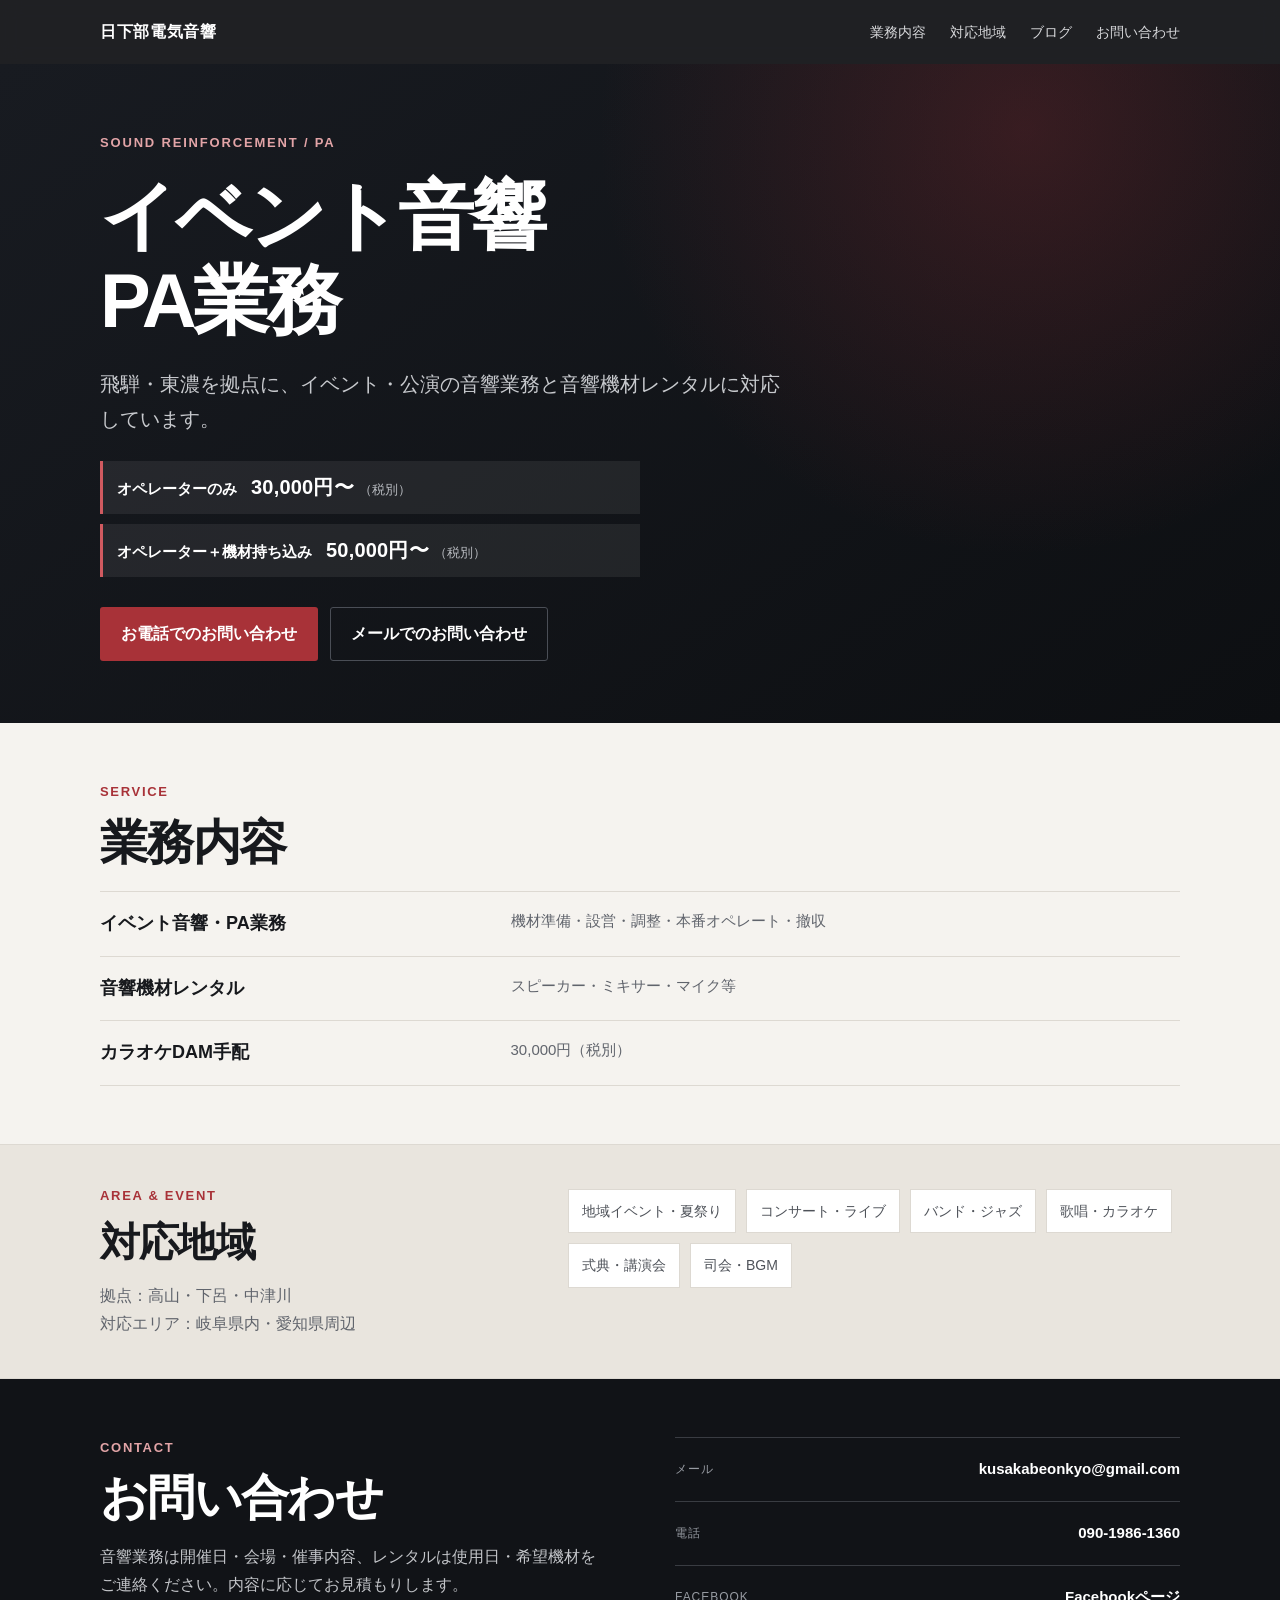
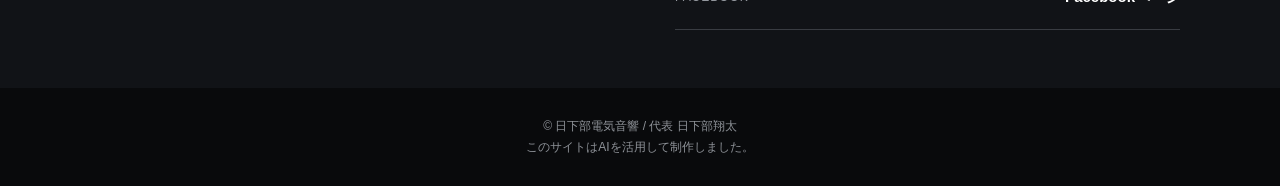
==== index.html @ 55bf0474 "Change price wording from 税抜 to 税別" ====
<!doctype html>
<html lang="ja">
<head>
  <meta charset="utf-8">
  <!-- Revision: concise-services-rental-20260917-r4 -->
  <meta name="viewport" content="width=device-width, initial-scale=1">
  <title>日下部電気音響 | イベント音響・PA・機材レンタル</title>
  <meta name="description" content="飛騨・東濃を拠点に、岐阜県・愛知県周辺のイベント音響、PAオペレート、音響機材レンタルに対応しています。オペレーターのみ30,000円〜、オペレーター＋機材持ち込み50,000円〜（ともに税別）。">
  <meta name="theme-color" content="#111317">
  <link rel="stylesheet" href="assets/site.css">
</head>
<body>
  <header class="header">
    <div class="header-inner">
      <a class="brand" href="#top">日下部電気音響</a>
      <nav class="nav" aria-label="メインナビゲーション">
        <a href="#service">業務内容</a>
        <a href="#area">対応地域</a>
        <a href="blog/">ブログ</a>
        <a href="#contact">お問い合わせ</a>
      </nav>
    </div>
  </header>

  <main id="top">
    <section class="hero">
      <div class="hero-inner">
        <p class="eyebrow">Sound Reinforcement / PA</p>
        <h1>イベント音響<br>PA業務</h1>
        <p class="lead">飛騨・東濃を拠点に、イベント・公演の音響業務と音響機材レンタルに対応しています。</p>
        <div class="starting-prices">
          <p class="starting-price"><span>オペレーターのみ</span><span class="price-amount"><strong>30,000円〜</strong><small>（税別）</small></span></p>
          <p class="starting-price"><span>オペレーター＋機材持ち込み</span><span class="price-amount"><strong>50,000円〜</strong><small>（税別）</small></span></p>
        </div>
        <div class="actions">
          <a class="button button-primary" href="tel:09019861360">お電話でのお問い合わせ</a>
          <a class="button button-secondary" href="mailto:kusakabeonkyo@gmail.com">メールでのお問い合わせ</a>
        </div>
      </div>
    </section>

    <section class="section" id="service">
      <div class="section-label">Service</div>
      <h2>業務内容</h2>
      <dl class="services">
        <div class="service-row">
          <dt>イベント音響・PA業務</dt>
          <dd>機材準備・設営・調整・本番オペレート・撤収</dd>
        </div>
        <div class="service-row">
          <dt>音響機材レンタル</dt>
          <dd>スピーカー・ミキサー・マイク等</dd>
        </div>
        <div class="service-row">
          <dt>カラオケDAM手配</dt>
          <dd>30,000円（税別）</dd>
        </div>
      </dl>
    </section>

    <section class="event-strip" id="area">
      <div class="event-inner">
        <div>
          <div class="section-label">Area & Event</div>
          <h2>対応地域</h2>
          <p class="intro">拠点：高山・下呂・中津川<br>対応エリア：岐阜県内・愛知県周辺</p>
        </div>
        <ul class="event-list" aria-label="対応する催事の例">
          <li>地域イベント・夏祭り</li>
          <li>コンサート・ライブ</li>
          <li>バンド・ジャズ</li>
          <li>歌唱・カラオケ</li>
          <li>式典・講演会</li>
          <li>司会・BGM</li>
        </ul>
      </div>
    </section>

    <section class="contact" id="contact">
      <div class="contact-inner">
        <div>
          <div class="section-label">Contact</div>
          <h2>お問い合わせ</h2>
          <p class="contact-copy">音響業務は開催日・会場・催事内容、レンタルは使用日・希望機材をご連絡ください。内容に応じてお見積もりします。</p>
        </div>
        <div class="contact-links">
          <a class="contact-link" href="mailto:kusakabeonkyo@gmail.com">
            <span>メール</span><strong>kusakabeonkyo@gmail.com</strong>
          </a>
          <a class="contact-link" href="tel:09019861360">
            <span>電話</span><strong>090-1986-1360</strong>
          </a>
          <a class="contact-link" href="https://www.facebook.com/share/19F5vzTT1p/?mibextid=wwXIfr" target="_blank" rel="noopener">
            <span>Facebook</span><strong>Facebookページ</strong>
          </a>
        </div>
      </div>
    </section>
  </main>

  <footer>© 日下部電気音響 / 代表 日下部翔太<br>このサイトはAIを活用して制作しました。</footer>
</body>
</html>
---- assets/site.css ----
:root {
  --ink: #17191d;
  --muted: #60646c;
  --paper: #f5f3ef;
  --white: #fff;
  --line: #ddd9d2;
  --accent: #a83238;
  --accent-dark: #85272c;
  --dark: #111317;
}
* { box-sizing: border-box; }
html { scroll-behavior: smooth; }
body {
  margin: 0;
  color: var(--ink);
  background: var(--paper);
  font-family: -apple-system, BlinkMacSystemFont, "Hiragino Kaku Gothic ProN", "Yu Gothic", YuGothic, Meiryo, sans-serif;
  line-height: 1.75;
}
a { color: inherit; text-decoration: none; }
.header {
  position: sticky;
  top: 0;
  z-index: 10;
  color: #fff;
  background: rgba(17, 19, 23, .94);
  backdrop-filter: blur(10px);
}
.header-inner {
  width: min(1080px, calc(100% - 40px));
  min-height: 64px;
  margin: auto;
  display: flex;
  align-items: center;
  justify-content: space-between;
  gap: 20px;
}
.brand { font-weight: 750; letter-spacing: .04em; }
.nav { display: flex; gap: 24px; color: #d8d9db; font-size: 14px; }
.nav a:hover { color: #fff; }
.hero {
  color: #fff;
  background:
    radial-gradient(circle at 80% 10%, rgba(168, 50, 56, .25), transparent 36%),
    linear-gradient(145deg, #181b21, #0d0f12);
}
.hero-inner {
  width: min(1080px, calc(100% - 40px));
  min-height: 470px;
  margin: auto;
  padding: 68px 0 62px;
  display: flex;
  flex-direction: column;
  justify-content: center;
  align-items: flex-start;
}
.eyebrow {
  margin: 0 0 18px;
  color: #e2a4a7;
  font-size: 13px;
  font-weight: 750;
  letter-spacing: .14em;
  text-transform: uppercase;
}
h1 {
  max-width: 820px;
  margin: 0;
  font-size: clamp(40px, 7vw, 76px);
  line-height: 1.12;
  letter-spacing: -.045em;
}
.lead {
  max-width: 680px;
  margin: 24px 0 24px;
  color: #c7c9cd;
  font-size: clamp(16px, 2vw, 20px);
}
.starting-prices {
  width: min(100%, 540px);
  margin: 0 0 30px;
  display: grid;
  gap: 10px;
}
.starting-price {
  margin: 0;
  display: flex;
  flex-wrap: wrap;
  align-items: baseline;
  column-gap: 14px;
  padding: 9px 14px;
  color: #fff;
  border-left: 3px solid #d05a60;
  background: rgba(255, 255, 255, .07);
  font-size: 15px;
  font-weight: 750;
}
.price-amount { white-space: nowrap; }
.starting-price strong { font-size: 20px; letter-spacing: .01em; }
.starting-price small { margin-left: 5px; color: #b9bcc1; font-weight: 500; }
.actions { display: flex; flex-wrap: wrap; gap: 12px; }
.button {
  min-height: 50px;
  padding: 12px 20px;
  display: inline-flex;
  align-items: center;
  justify-content: center;
  border: 1px solid transparent;
  border-radius: 3px;
  font-weight: 750;
}
.button-primary { background: var(--accent); color: #fff; }
.button-primary:hover { background: var(--accent-dark); }
.button-secondary { border-color: #4a4e56; color: #fff; }
.button-secondary:hover { background: #fff; color: var(--dark); }
.section {
  width: min(1080px, calc(100% - 40px));
  margin: auto;
  padding: 58px 0;
}
.section-label {
  margin-bottom: 10px;
  color: var(--accent);
  font-size: 13px;
  font-weight: 800;
  letter-spacing: .13em;
  text-transform: uppercase;
}
h2 {
  margin: 0 0 16px;
  font-size: clamp(30px, 4.5vw, 48px);
  line-height: 1.2;
  letter-spacing: -.035em;
}
.intro { max-width: 720px; margin: 0; color: var(--muted); }
.services {
  margin: 20px 0 0;
  border-top: 1px solid var(--line);
}
.service-row {
  display: grid;
  grid-template-columns: minmax(220px, .8fr) minmax(0, 1.4fr);
  gap: 4px 28px;
  padding: 16px 0;
  border-bottom: 1px solid var(--line);
}
.service-row dt { font-size: 18px; font-weight: 700; }
.service-row dd { margin: 0; color: var(--muted); font-size: 15px; }
.event-strip {
  background: #e9e5de;
  border-top: 1px solid var(--line);
  border-bottom: 1px solid var(--line);
}
.event-inner {
  width: min(1080px, calc(100% - 40px));
  margin: auto;
  padding: 40px 0;
  display: grid;
  grid-template-columns: .8fr 1.2fr;
  gap: 60px;
  align-items: start;
}
.event-inner h2 { font-size: clamp(28px, 4vw, 40px); }
.event-list {
  margin: 4px 0 0;
  padding: 0;
  display: flex;
  flex-wrap: wrap;
  gap: 10px;
  list-style: none;
}
.event-list li {
  padding: 9px 13px;
  background: var(--white);
  border: 1px solid var(--line);
  color: #4e5259;
  font-size: 14px;
}
.contact { color: #fff; background: var(--dark); }
.contact-inner {
  width: min(1080px, calc(100% - 40px));
  margin: auto;
  padding: 58px 0;
  display: grid;
  grid-template-columns: 1fr 1fr;
  gap: 70px;
}
.contact .section-label { color: #e2a4a7; }
.contact-copy { margin: 0; color: #c3c5c9; }
.contact-links { border-top: 1px solid #393c42; }
.contact-link {
  min-height: 64px;
  padding: 14px 0;
  display: flex;
  align-items: center;
  justify-content: space-between;
  gap: 20px;
  border-bottom: 1px solid #393c42;
}
.contact-link span { color: #979ba2; font-size: 12px; letter-spacing: .08em; text-transform: uppercase; }
.contact-link strong { text-align: right; font-size: 15px; overflow-wrap: anywhere; }
.contact-link:hover strong { color: #e2a4a7; }
footer {
  padding: 28px 20px;
  color: #8e9298;
  background: #090a0c;
  font-size: 12px;
  text-align: center;
}
@media (max-width: 760px) {
  .header-inner { width: min(100% - 32px, 1080px); min-height: 58px; padding: 10px 0; flex-wrap: wrap; gap: 4px; }
  .nav { width: 100%; gap: 4px 18px; flex-wrap: wrap; font-size: 13px; }
  .nav a { padding: 4px 0; }
  .hero-inner { width: min(100% - 32px, 1080px); min-height: 450px; padding: 58px 0 52px; }
  .section { width: min(100% - 32px, 1080px); padding: 48px 0; }
  .service-row { grid-template-columns: 1fr; padding: 14px 0; }
  .event-inner { width: min(100% - 32px, 1080px); padding: 38px 0; grid-template-columns: 1fr; gap: 18px; }
  .contact-inner { width: min(100% - 32px, 1080px); padding: 48px 0; grid-template-columns: 1fr; gap: 32px; }
  .contact-link { align-items: flex-start; flex-direction: column; gap: 2px; }
  .contact-link strong { text-align: left; }
}

.nav a[aria-current="page"] { color: #fff; text-decoration: underline; text-underline-offset: 6px; }
a:focus-visible { outline: 2px solid #d05a60; outline-offset: 5px; }
.blog-hero .hero-inner { min-height: 280px; padding: 52px 0; }
.blog-hero .lead { margin-bottom: 0; }
.blog-section { min-height: 280px; }
.blog-empty { margin-top: 24px; padding: 28px; background: var(--white); border: 1px solid var(--line); border-left: 3px solid var(--accent); }
.blog-empty h3 { margin: 0 0 8px; font-size: 18px; }
.blog-empty p { margin: 0; color: var(--muted); font-size: 15px; }
@media (max-width: 760px) {
  .blog-hero .hero-inner { min-height: 240px; padding: 40px 0; }
  .blog-empty { padding: 22px 18px; }
}
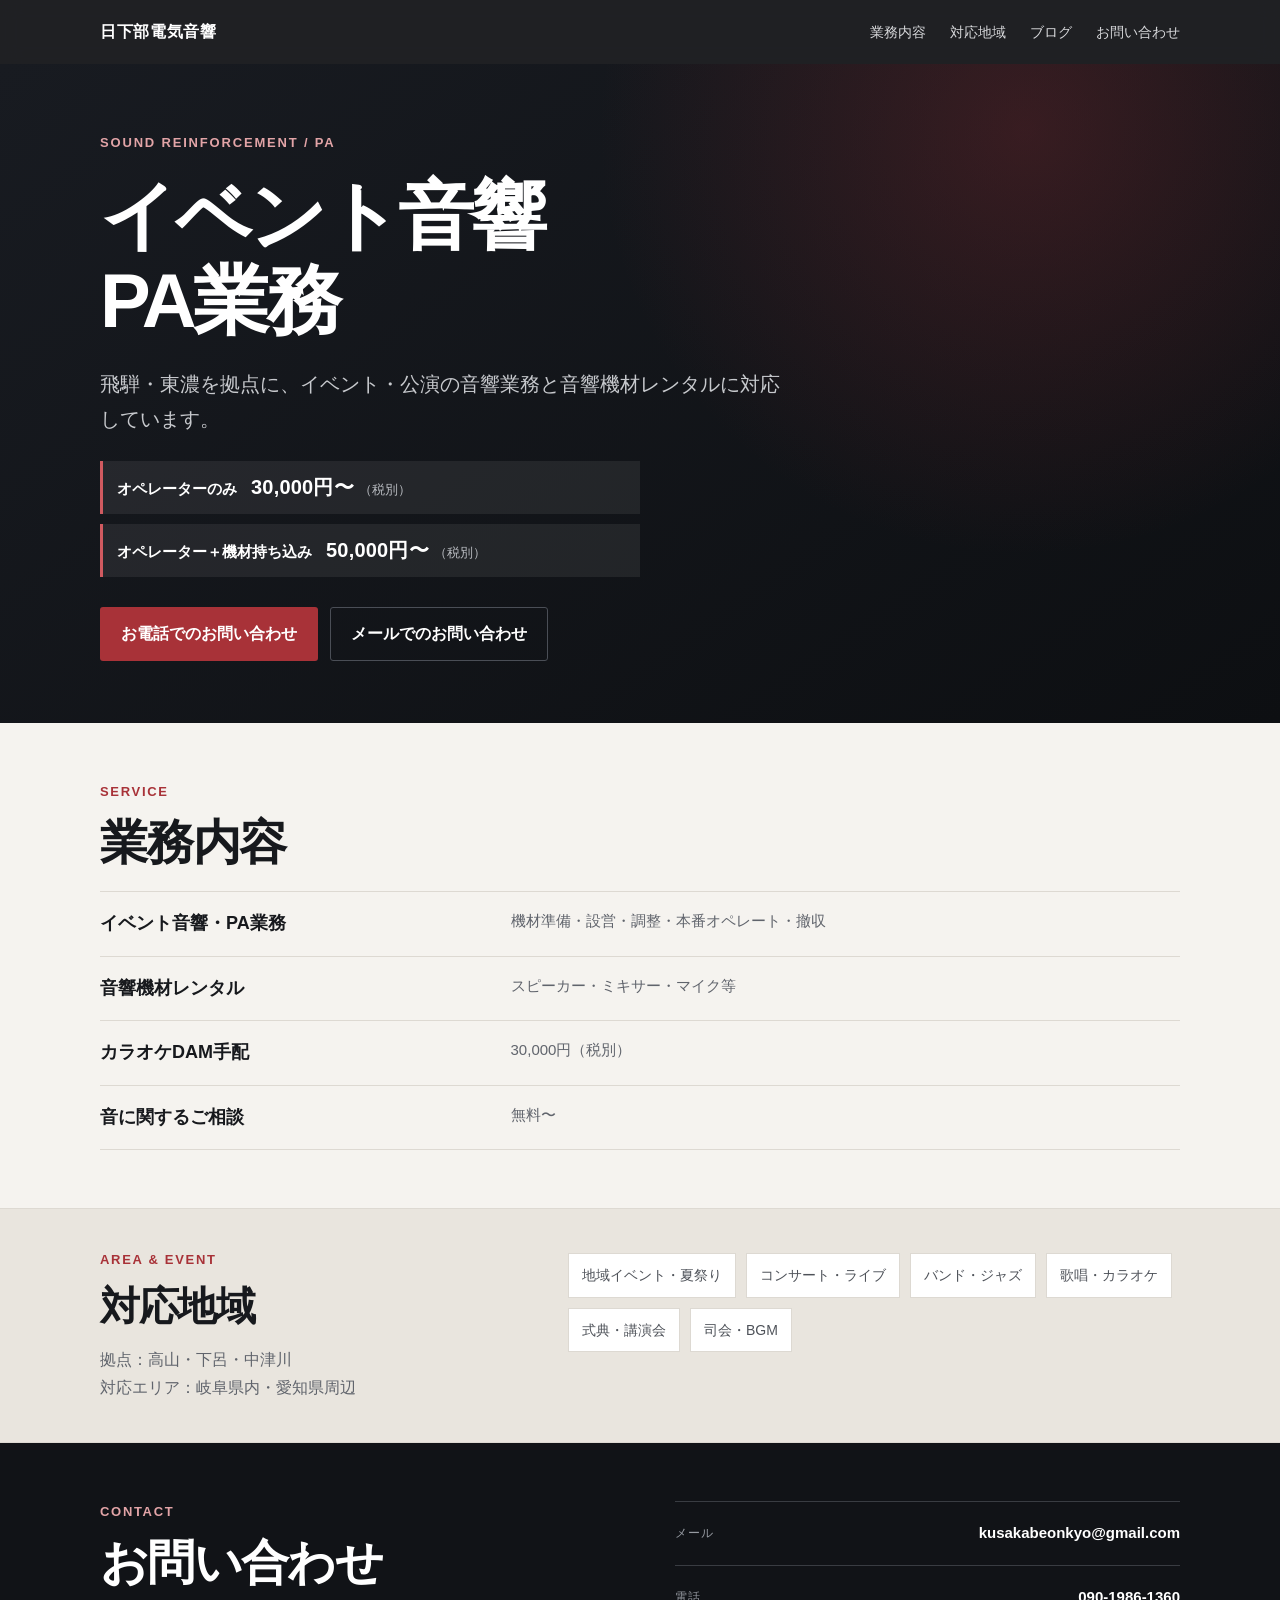
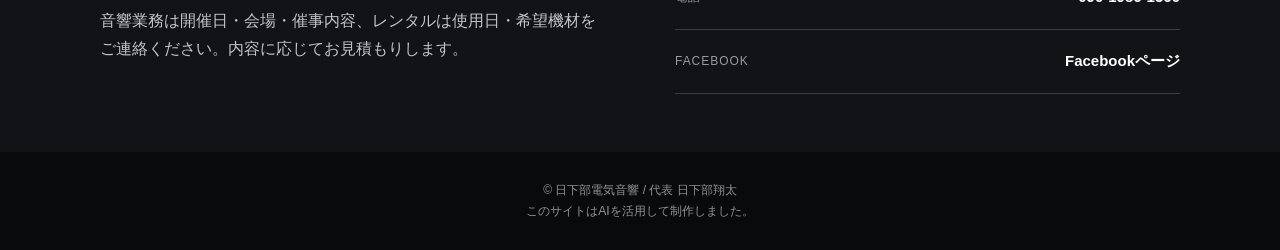
==== commit 7b715f88: "Add sound consultation service with free starting price" ====
--- a/index.html
+++ b/index.html
@@ -55,6 +55,10 @@
           <dt>カラオケDAM手配</dt>
           <dd>30,000円（税別）</dd>
         </div>
+        <div class="service-row">
+          <dt>音に関するご相談</dt>
+          <dd>無料〜</dd>
+        </div>
       </dl>
     </section>
 
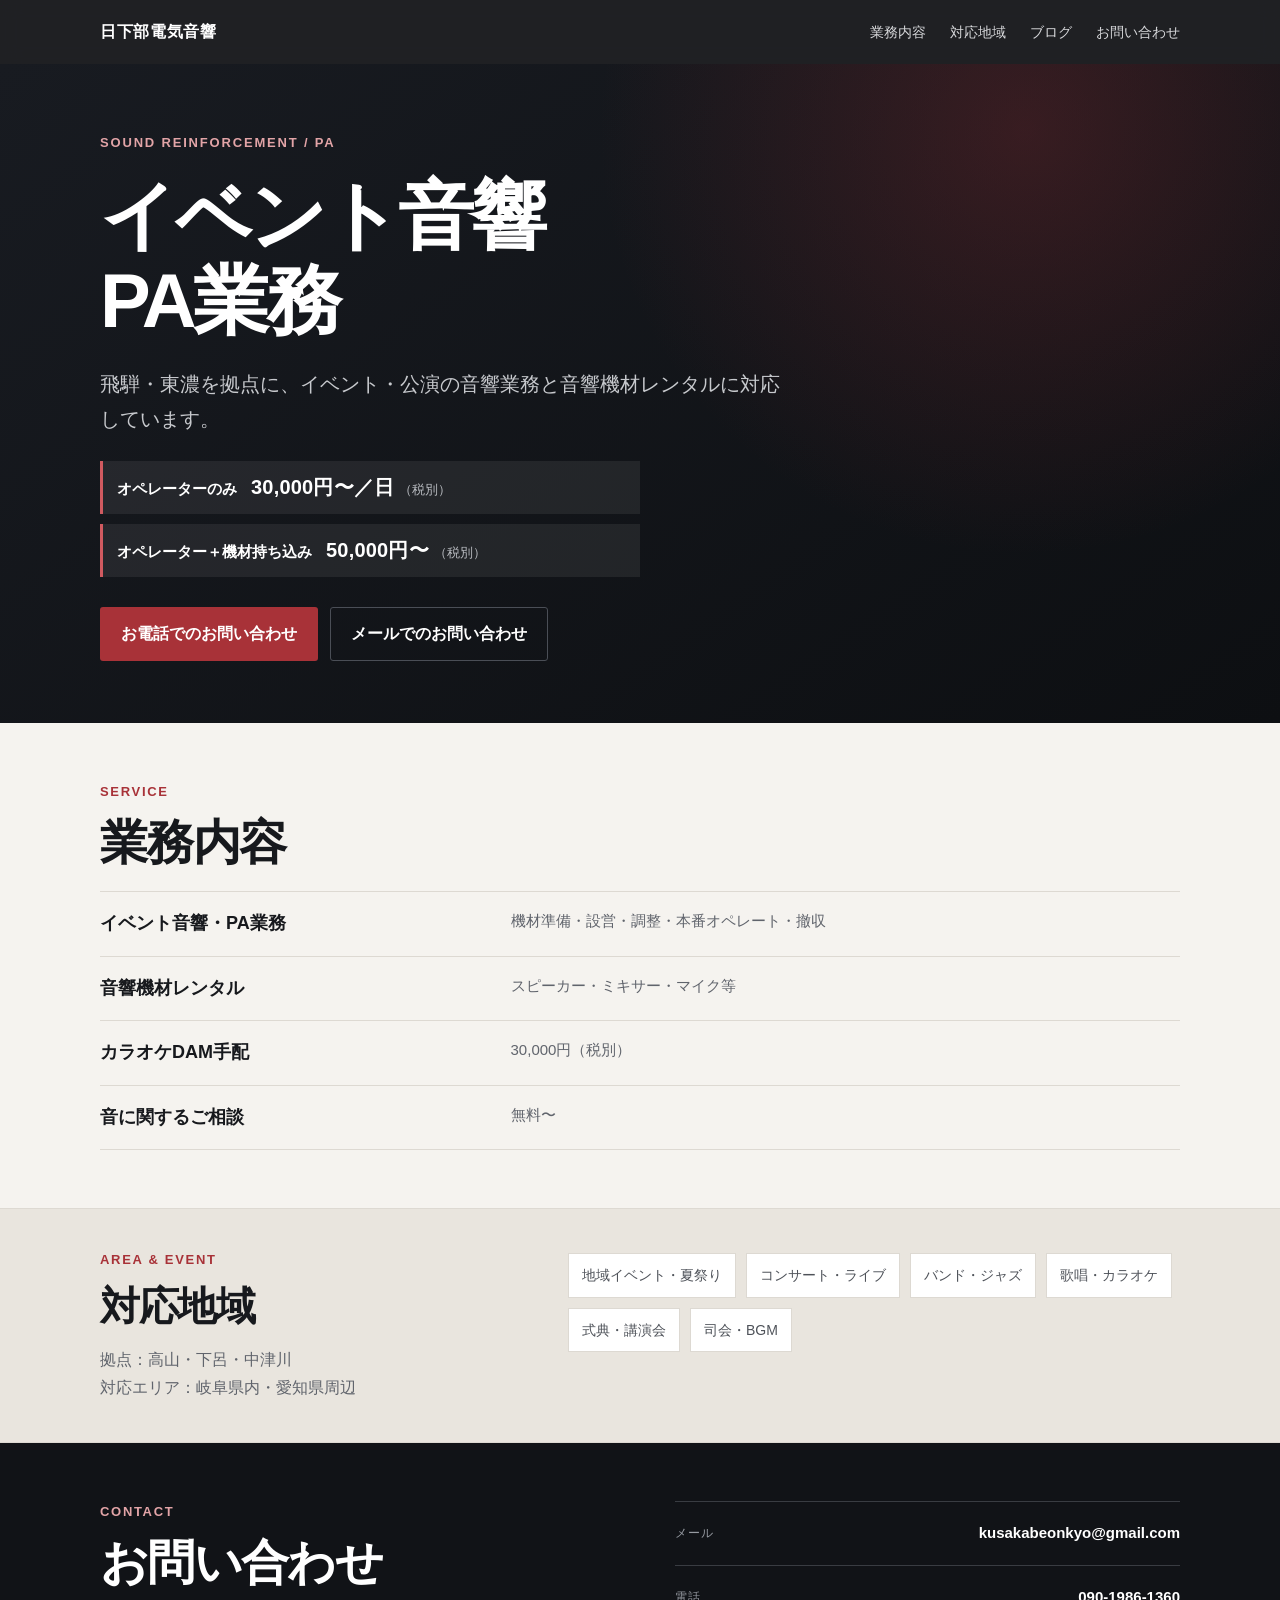
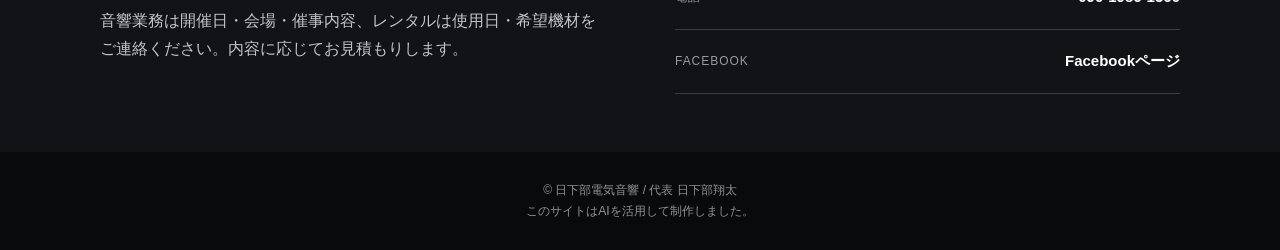
==== commit 973ae0f8: "オペレーター料金に日単位の表記を追加" ====
--- a/index.html
+++ b/index.html
@@ -5,7 +5,7 @@
   <!-- Revision: concise-services-rental-20260917-r4 -->
   <meta name="viewport" content="width=device-width, initial-scale=1">
   <title>日下部電気音響 | イベント音響・PA・機材レンタル</title>
-  <meta name="description" content="飛騨・東濃を拠点に、岐阜県・愛知県周辺のイベント音響、PAオペレート、音響機材レンタルに対応しています。オペレーターのみ30,000円〜、オペレーター＋機材持ち込み50,000円〜（ともに税別）。">
+  <meta name="description" content="飛騨・東濃を拠点に、岐阜県・愛知県周辺のイベント音響、PAオペレート、音響機材レンタルに対応しています。オペレーターのみ30,000円〜／日、オペレーター＋機材持ち込み50,000円〜（ともに税別）。">
   <meta name="theme-color" content="#111317">
   <link rel="stylesheet" href="assets/site.css">
 </head>
@@ -29,7 +29,7 @@
         <h1>イベント音響<br>PA業務</h1>
         <p class="lead">飛騨・東濃を拠点に、イベント・公演の音響業務と音響機材レンタルに対応しています。</p>
         <div class="starting-prices">
-          <p class="starting-price"><span>オペレーターのみ</span><span class="price-amount"><strong>30,000円〜</strong><small>（税別）</small></span></p>
+          <p class="starting-price"><span>オペレーターのみ</span><span class="price-amount"><strong>30,000円〜／日</strong><small>（税別）</small></span></p>
           <p class="starting-price"><span>オペレーター＋機材持ち込み</span><span class="price-amount"><strong>50,000円〜</strong><small>（税別）</small></span></p>
         </div>
         <div class="actions">
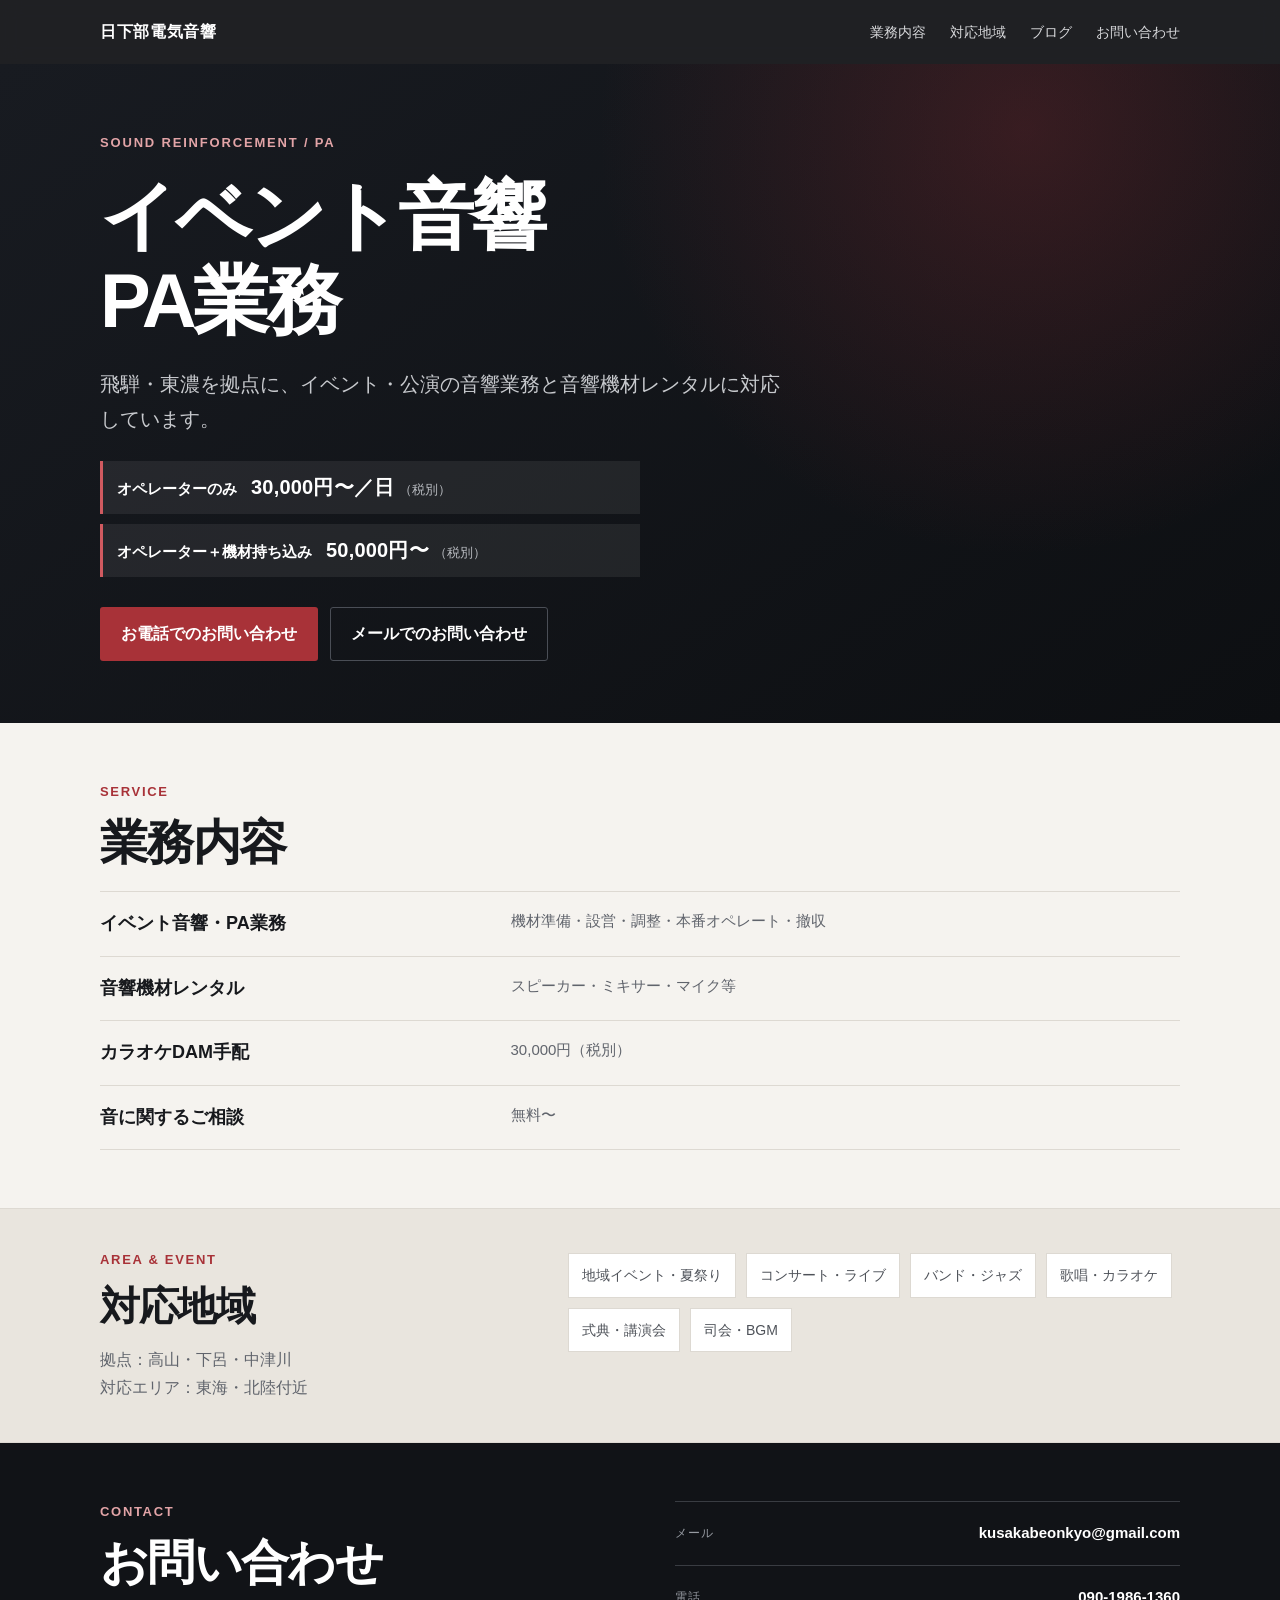
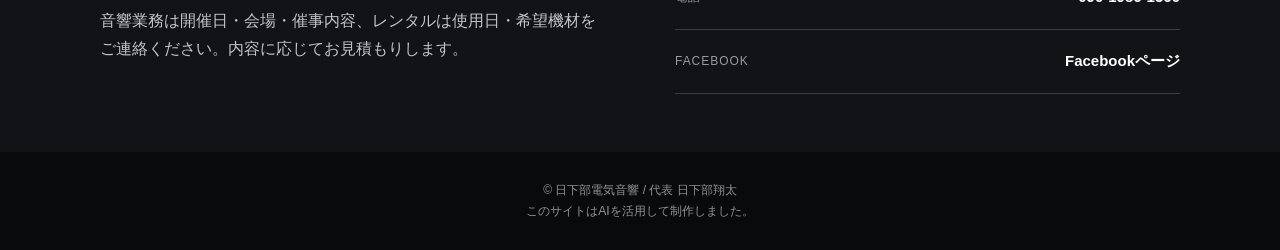
==== commit 82c79180: "対応エリアを東海・北陸付近に変更" ====
--- a/index.html
+++ b/index.html
@@ -5,7 +5,7 @@
   <!-- Revision: concise-services-rental-20260917-r4 -->
   <meta name="viewport" content="width=device-width, initial-scale=1">
   <title>日下部電気音響 | イベント音響・PA・機材レンタル</title>
-  <meta name="description" content="飛騨・東濃を拠点に、岐阜県・愛知県周辺のイベント音響、PAオペレート、音響機材レンタルに対応しています。オペレーターのみ30,000円〜／日、オペレーター＋機材持ち込み50,000円〜（ともに税別）。">
+  <meta name="description" content="飛騨・東濃を拠点に、東海・北陸付近のイベント音響、PAオペレート、音響機材レンタルに対応しています。オペレーターのみ30,000円〜／日、オペレーター＋機材持ち込み50,000円〜（ともに税別）。">
   <meta name="theme-color" content="#111317">
   <link rel="stylesheet" href="assets/site.css">
 </head>
@@ -67,7 +67,7 @@
         <div>
           <div class="section-label">Area & Event</div>
           <h2>対応地域</h2>
-          <p class="intro">拠点：高山・下呂・中津川<br>対応エリア：岐阜県内・愛知県周辺</p>
+          <p class="intro">拠点：高山・下呂・中津川<br>対応エリア：東海・北陸付近</p>
         </div>
         <ul class="event-list" aria-label="対応する催事の例">
           <li>地域イベント・夏祭り</li>
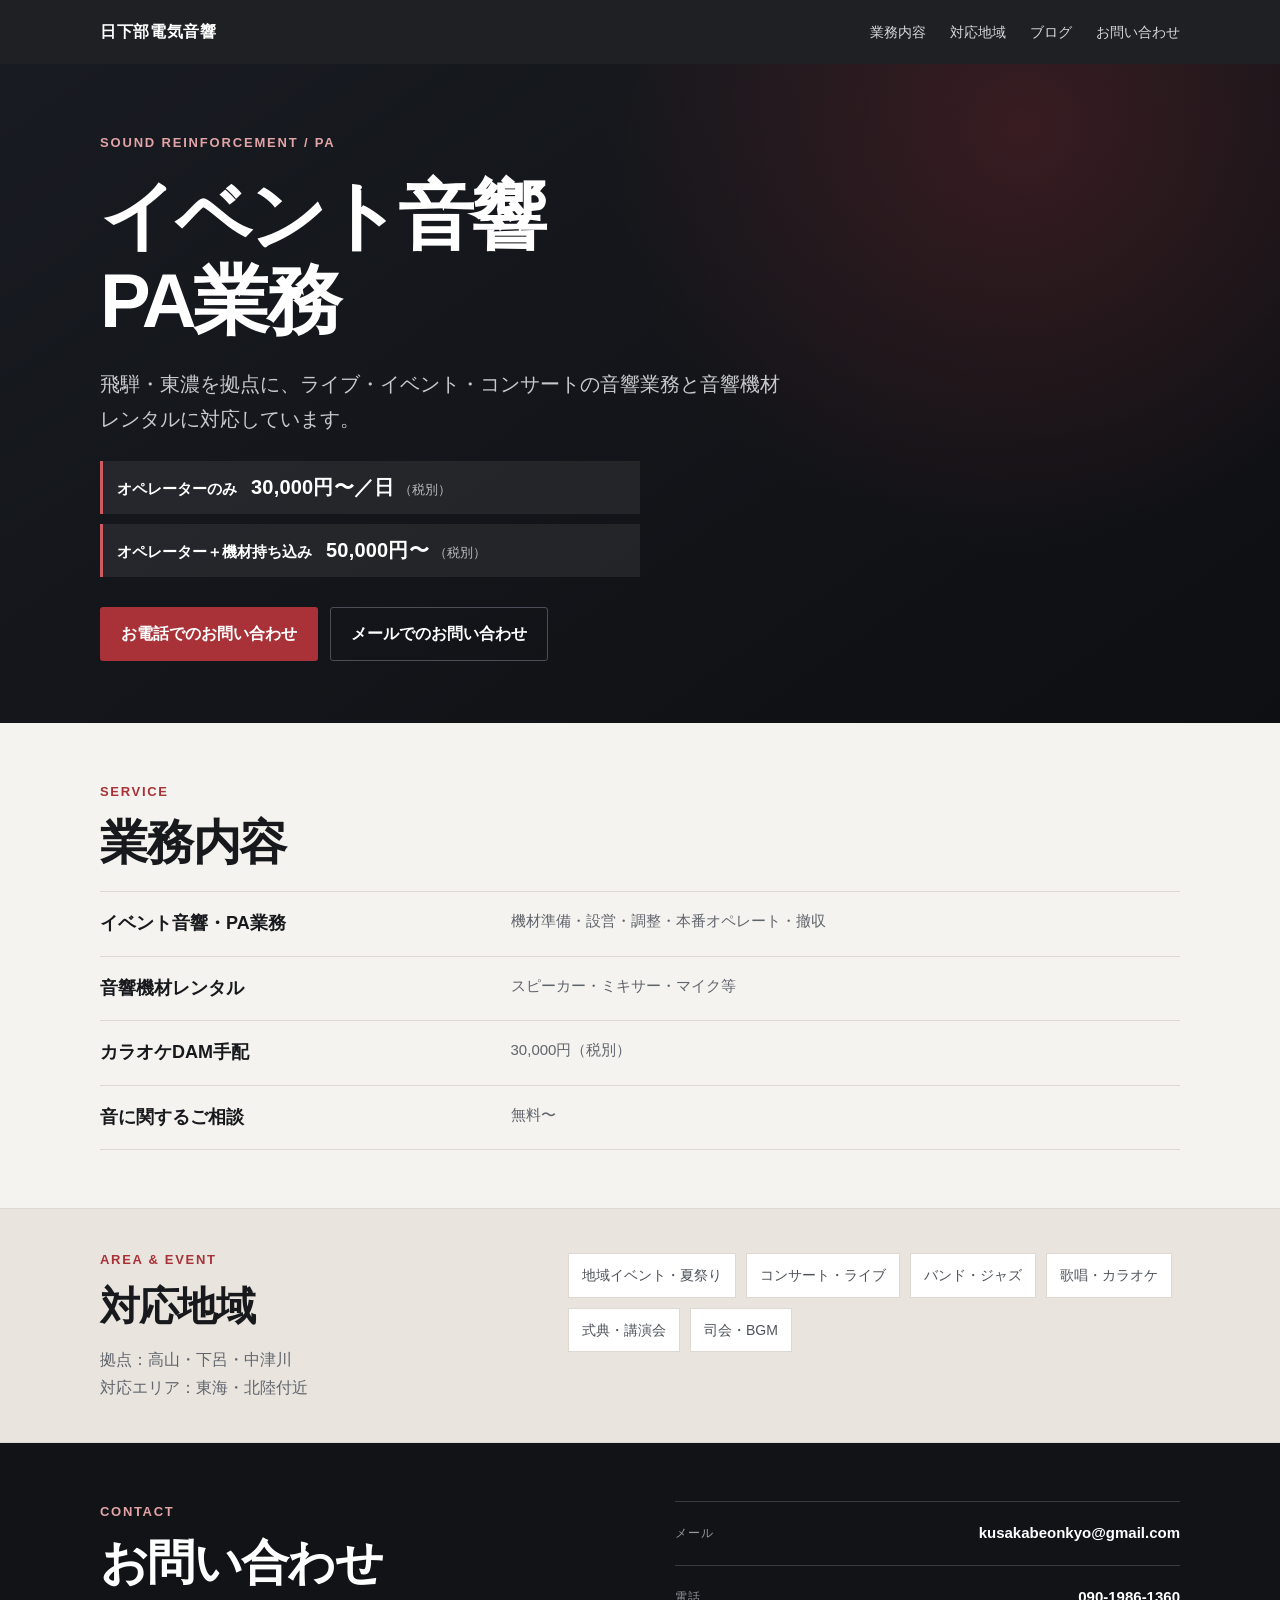
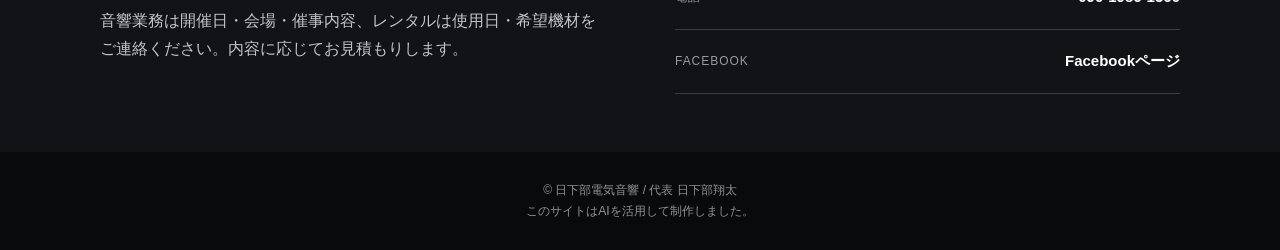
==== commit 84b9d94e: "トップ紹介文の催事を具体的な表現に変更" ====
--- a/index.html
+++ b/index.html
@@ -27,7 +27,7 @@
       <div class="hero-inner">
         <p class="eyebrow">Sound Reinforcement / PA</p>
         <h1>イベント音響<br>PA業務</h1>
-        <p class="lead">飛騨・東濃を拠点に、イベント・公演の音響業務と音響機材レンタルに対応しています。</p>
+        <p class="lead">飛騨・東濃を拠点に、ライブ・イベント・コンサートの音響業務と音響機材レンタルに対応しています。</p>
         <div class="starting-prices">
           <p class="starting-price"><span>オペレーターのみ</span><span class="price-amount"><strong>30,000円〜／日</strong><small>（税別）</small></span></p>
           <p class="starting-price"><span>オペレーター＋機材持ち込み</span><span class="price-amount"><strong>50,000円〜</strong><small>（税別）</small></span></p>
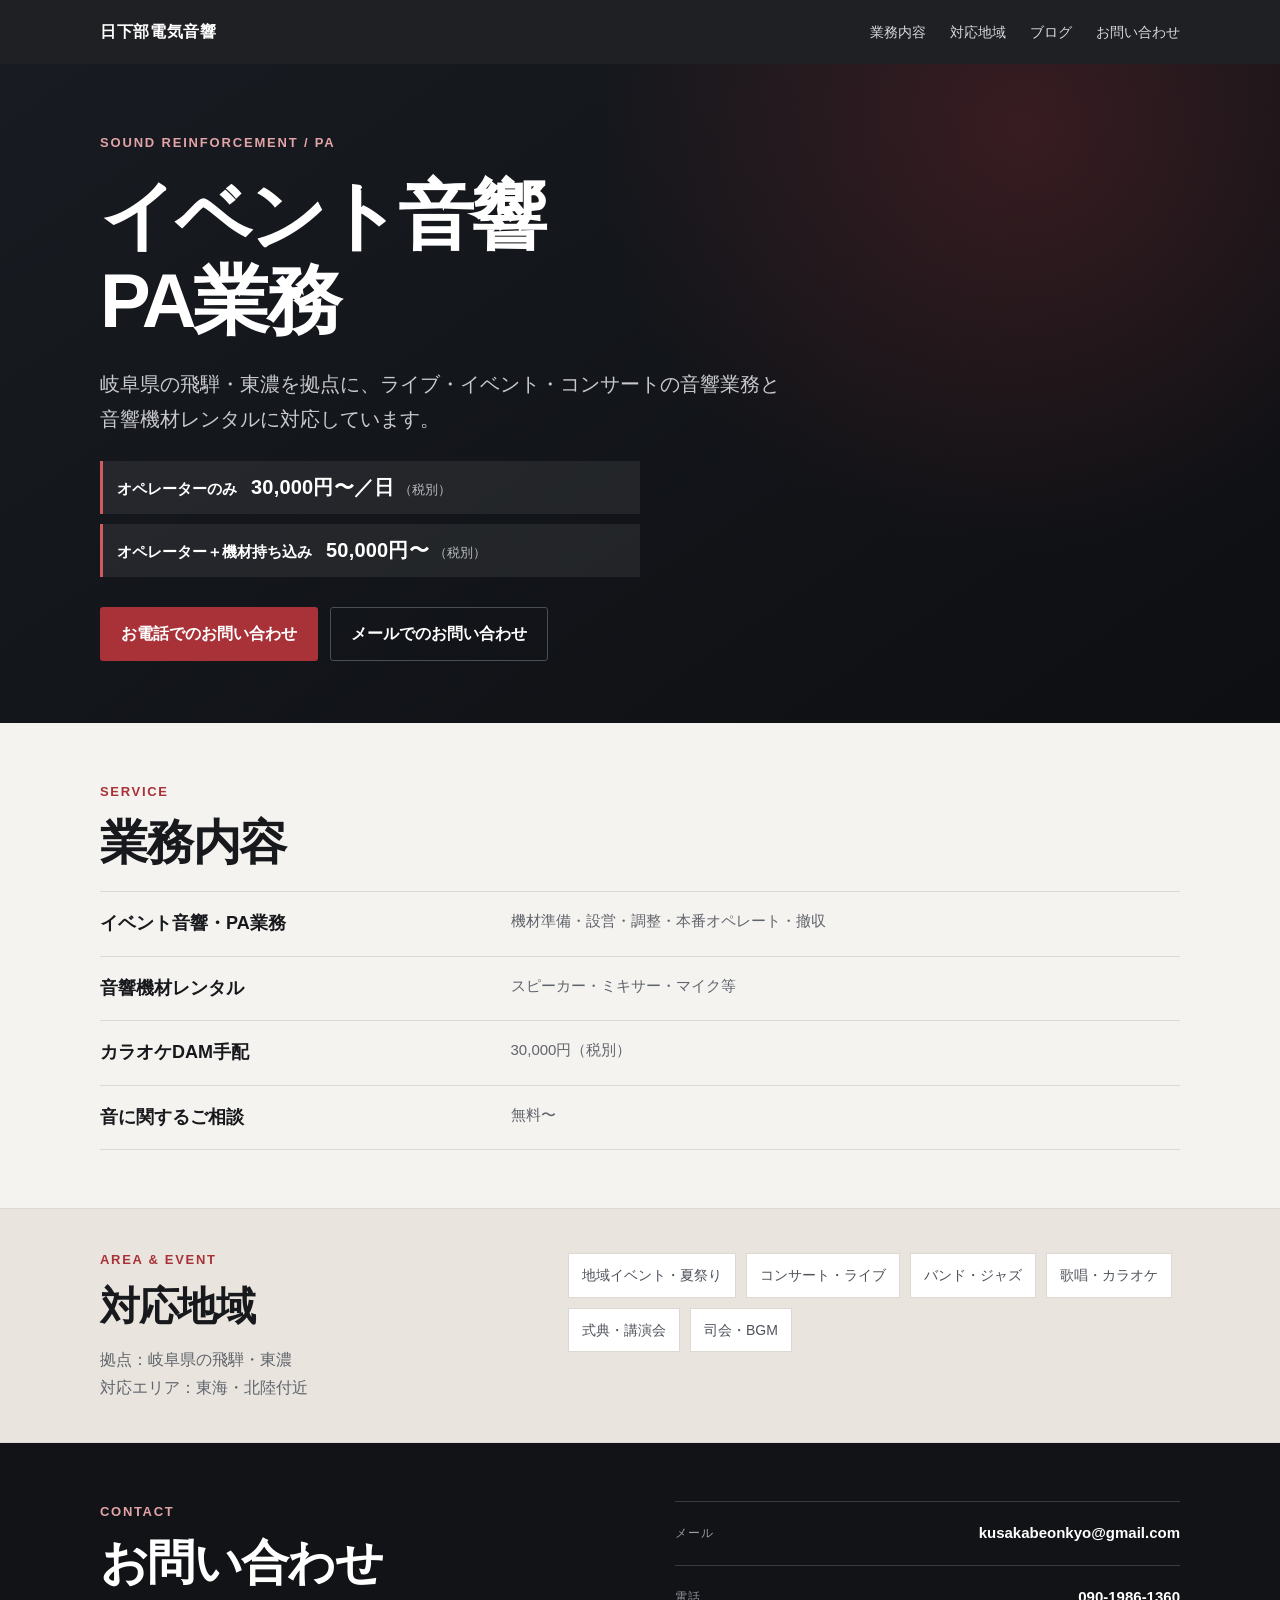
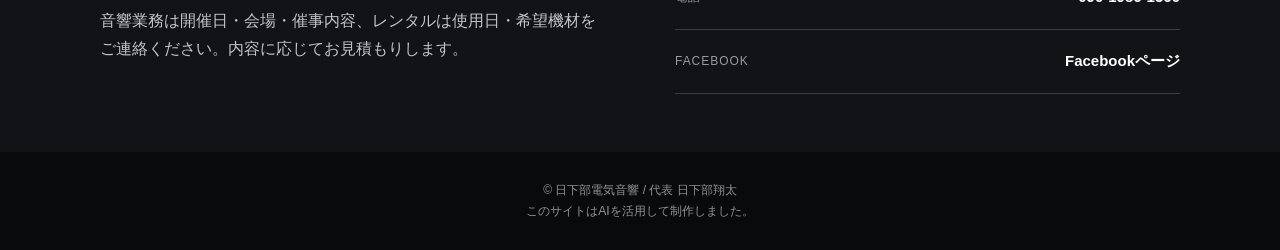
==== commit 1bf443fb: "拠点を岐阜県の飛騨・東濃に統一" ====
--- a/index.html
+++ b/index.html
@@ -5,7 +5,7 @@
   <!-- Revision: concise-services-rental-20260917-r4 -->
   <meta name="viewport" content="width=device-width, initial-scale=1">
   <title>日下部電気音響 | イベント音響・PA・機材レンタル</title>
-  <meta name="description" content="飛騨・東濃を拠点に、東海・北陸付近のイベント音響、PAオペレート、音響機材レンタルに対応しています。オペレーターのみ30,000円〜／日、オペレーター＋機材持ち込み50,000円〜（ともに税別）。">
+  <meta name="description" content="岐阜県の飛騨・東濃を拠点に、東海・北陸付近のイベント音響、PAオペレート、音響機材レンタルに対応しています。オペレーターのみ30,000円〜／日、オペレーター＋機材持ち込み50,000円〜（ともに税別）。">
   <meta name="theme-color" content="#111317">
   <link rel="stylesheet" href="assets/site.css">
 </head>
@@ -27,7 +27,7 @@
       <div class="hero-inner">
         <p class="eyebrow">Sound Reinforcement / PA</p>
         <h1>イベント音響<br>PA業務</h1>
-        <p class="lead">飛騨・東濃を拠点に、ライブ・イベント・コンサートの音響業務と音響機材レンタルに対応しています。</p>
+        <p class="lead">岐阜県の飛騨・東濃を拠点に、ライブ・イベント・コンサートの音響業務と音響機材レンタルに対応しています。</p>
         <div class="starting-prices">
           <p class="starting-price"><span>オペレーターのみ</span><span class="price-amount"><strong>30,000円〜／日</strong><small>（税別）</small></span></p>
           <p class="starting-price"><span>オペレーター＋機材持ち込み</span><span class="price-amount"><strong>50,000円〜</strong><small>（税別）</small></span></p>
@@ -67,7 +67,7 @@
         <div>
           <div class="section-label">Area & Event</div>
           <h2>対応地域</h2>
-          <p class="intro">拠点：高山・下呂・中津川<br>対応エリア：東海・北陸付近</p>
+          <p class="intro">拠点：岐阜県の飛騨・東濃<br>対応エリア：東海・北陸付近</p>
         </div>
         <ul class="event-list" aria-label="対応する催事の例">
           <li>地域イベント・夏祭り</li>
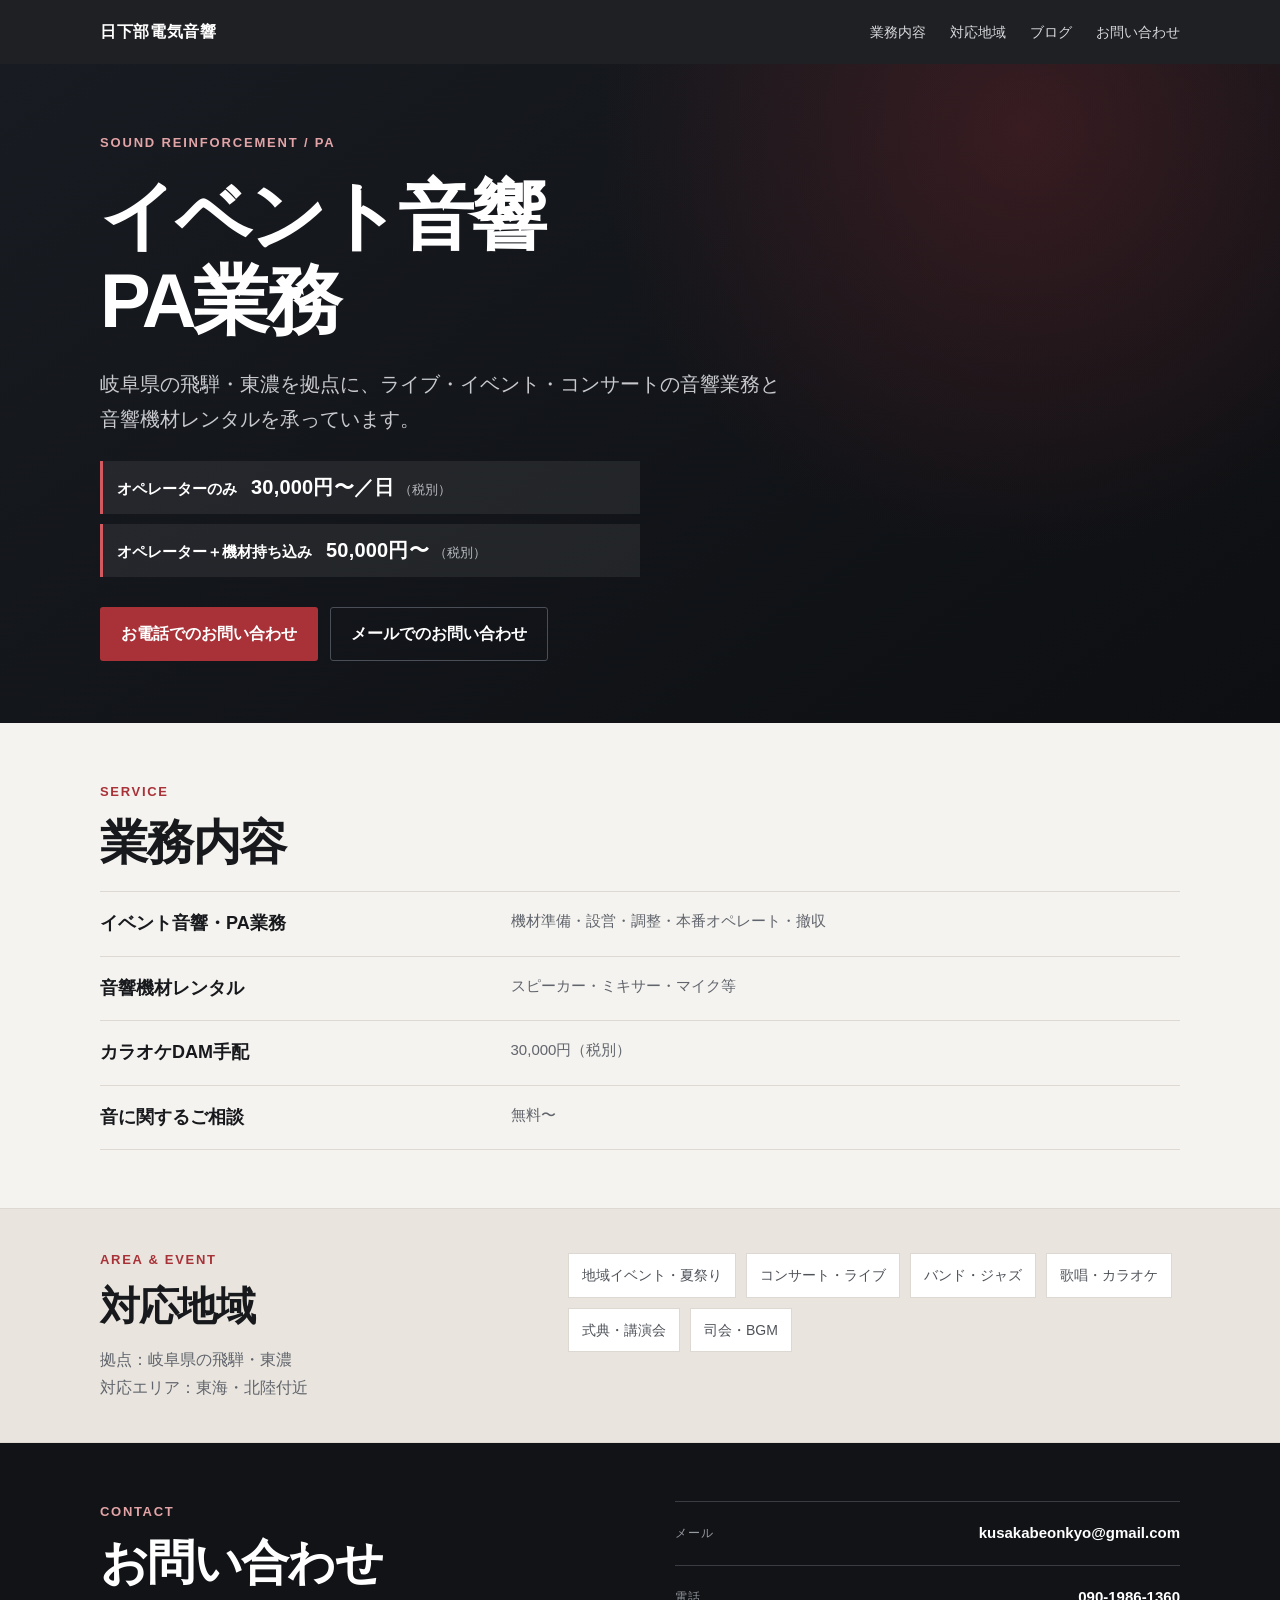
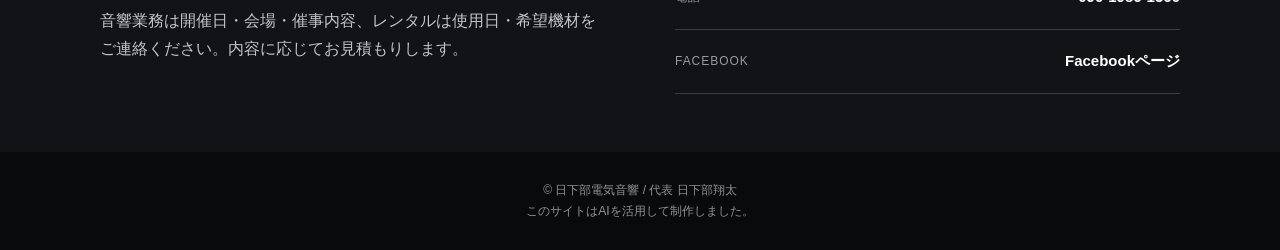
==== commit 83ecc8a6: "トップ紹介文を承っていますに変更" ====
--- a/index.html
+++ b/index.html
@@ -27,7 +27,7 @@
       <div class="hero-inner">
         <p class="eyebrow">Sound Reinforcement / PA</p>
         <h1>イベント音響<br>PA業務</h1>
-        <p class="lead">岐阜県の飛騨・東濃を拠点に、ライブ・イベント・コンサートの音響業務と音響機材レンタルに対応しています。</p>
+        <p class="lead">岐阜県の飛騨・東濃を拠点に、ライブ・イベント・コンサートの音響業務と音響機材レンタルを承っています。</p>
         <div class="starting-prices">
           <p class="starting-price"><span>オペレーターのみ</span><span class="price-amount"><strong>30,000円〜／日</strong><small>（税別）</small></span></p>
           <p class="starting-price"><span>オペレーター＋機材持ち込み</span><span class="price-amount"><strong>50,000円〜</strong><small>（税別）</small></span></p>
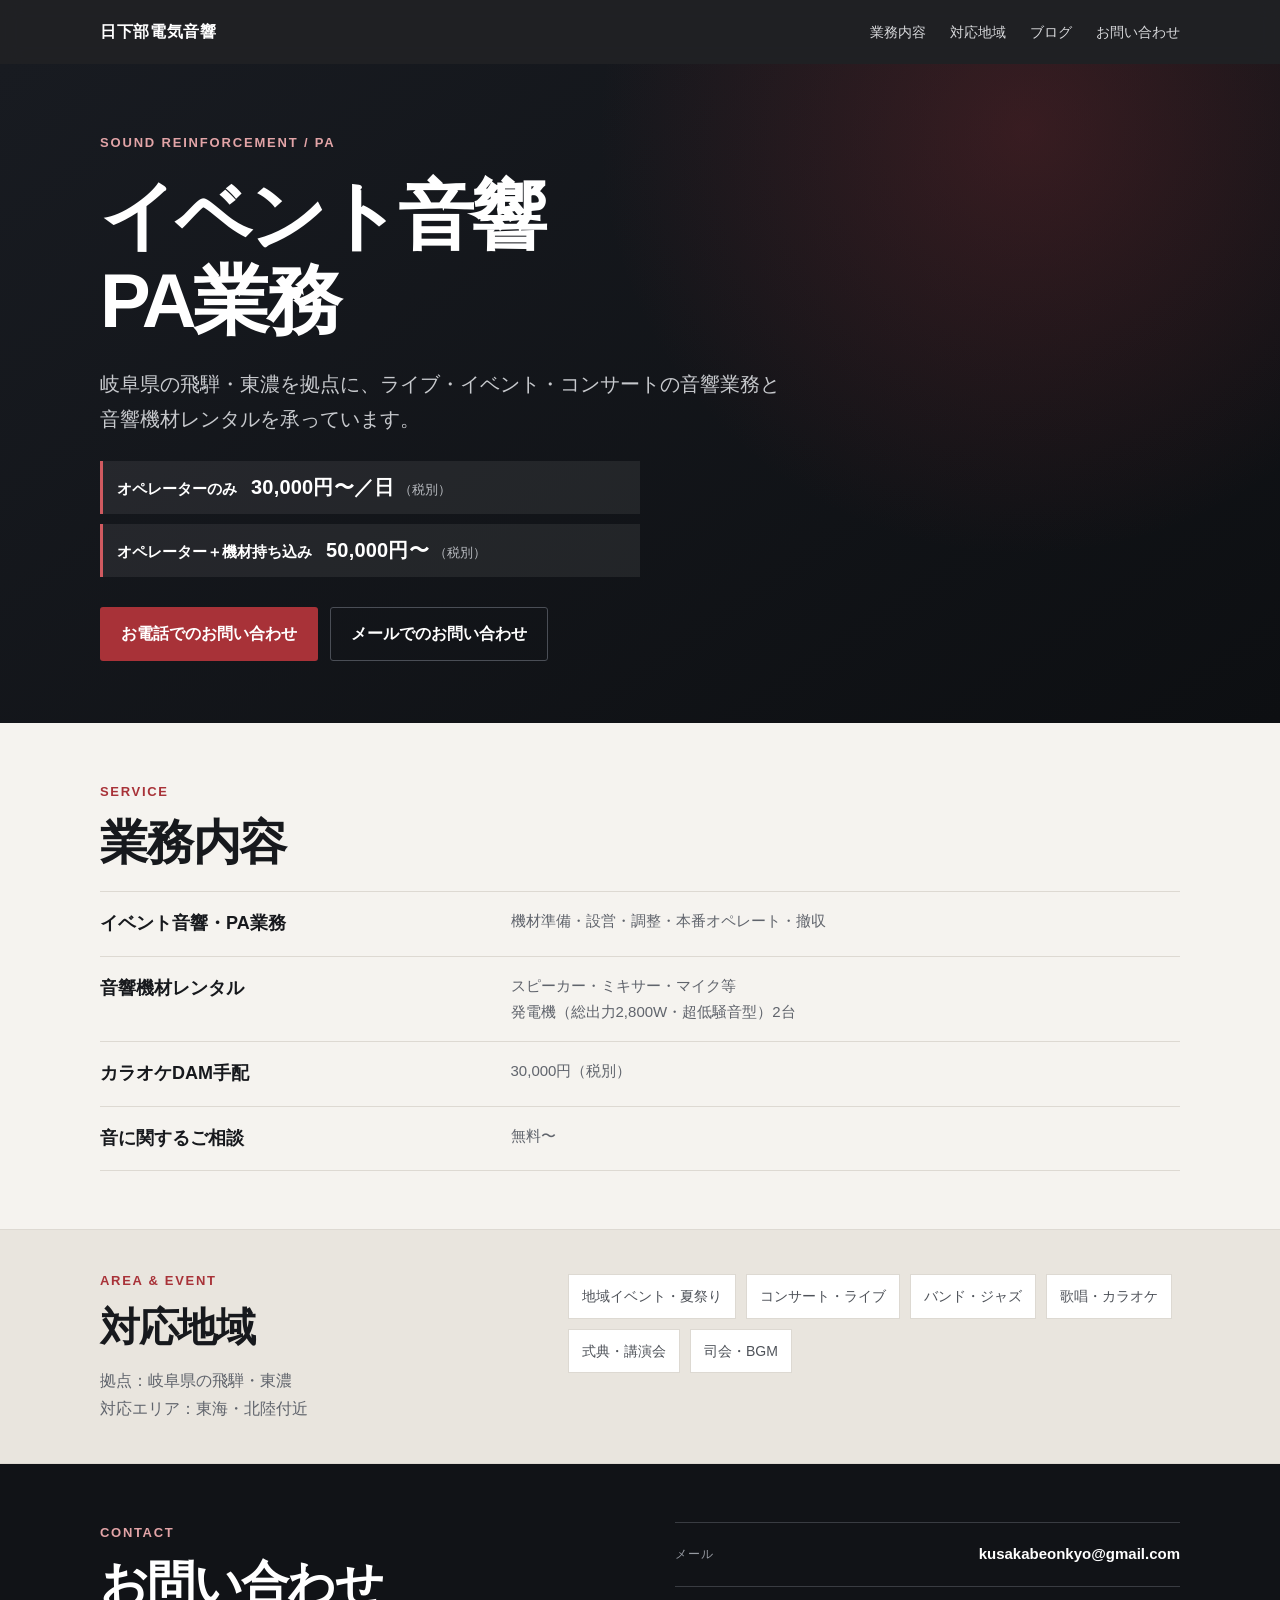
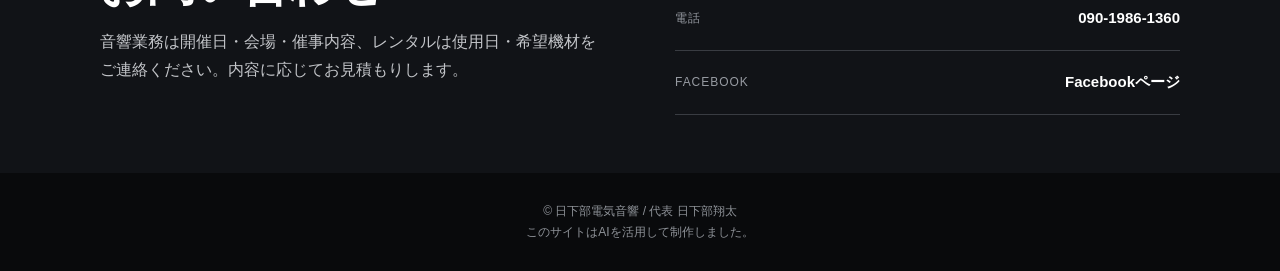
==== commit 7e7d5eac: "レンタル機材に超低騒音型発電機2台を追加" ====
--- a/index.html
+++ b/index.html
@@ -49,7 +49,7 @@
         </div>
         <div class="service-row">
           <dt>音響機材レンタル</dt>
-          <dd>スピーカー・ミキサー・マイク等</dd>
+          <dd>スピーカー・ミキサー・マイク等<br>発電機（総出力2,800W・超低騒音型）2台</dd>
         </div>
         <div class="service-row">
           <dt>カラオケDAM手配</dt>
